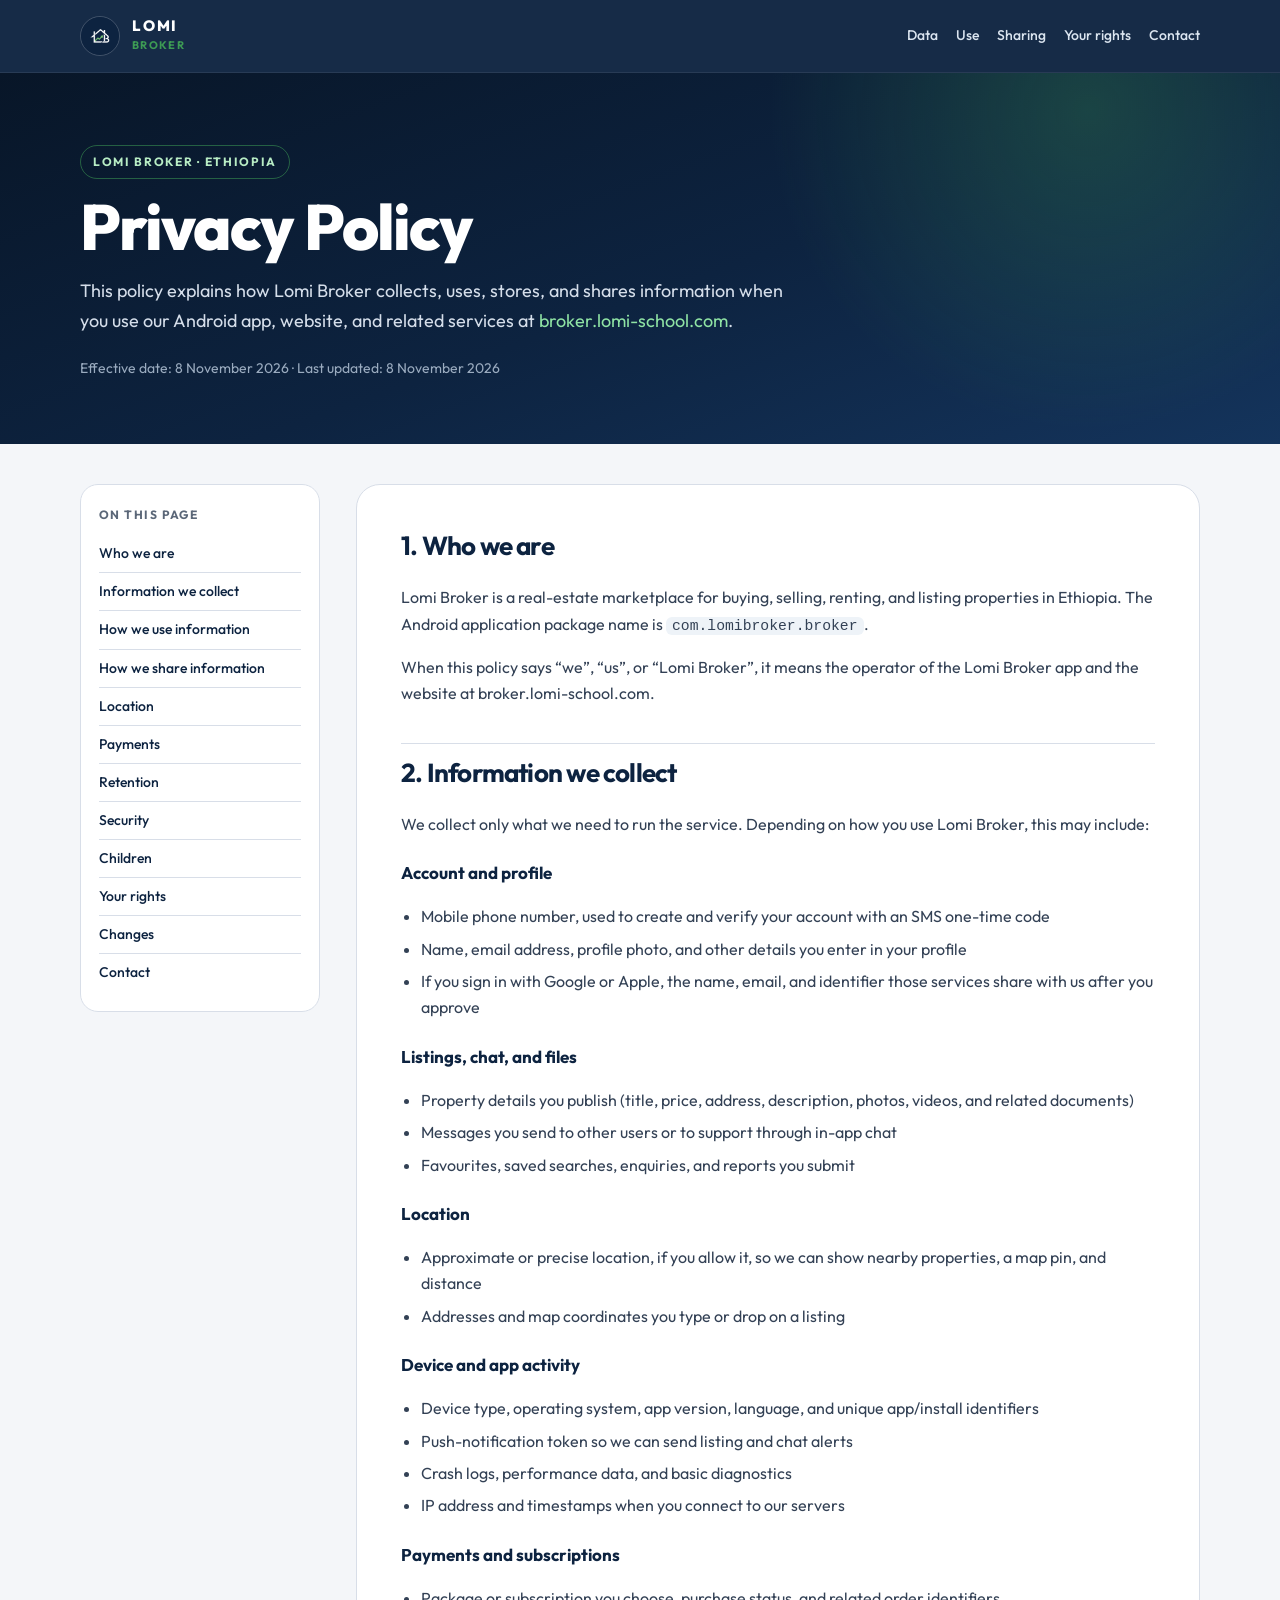
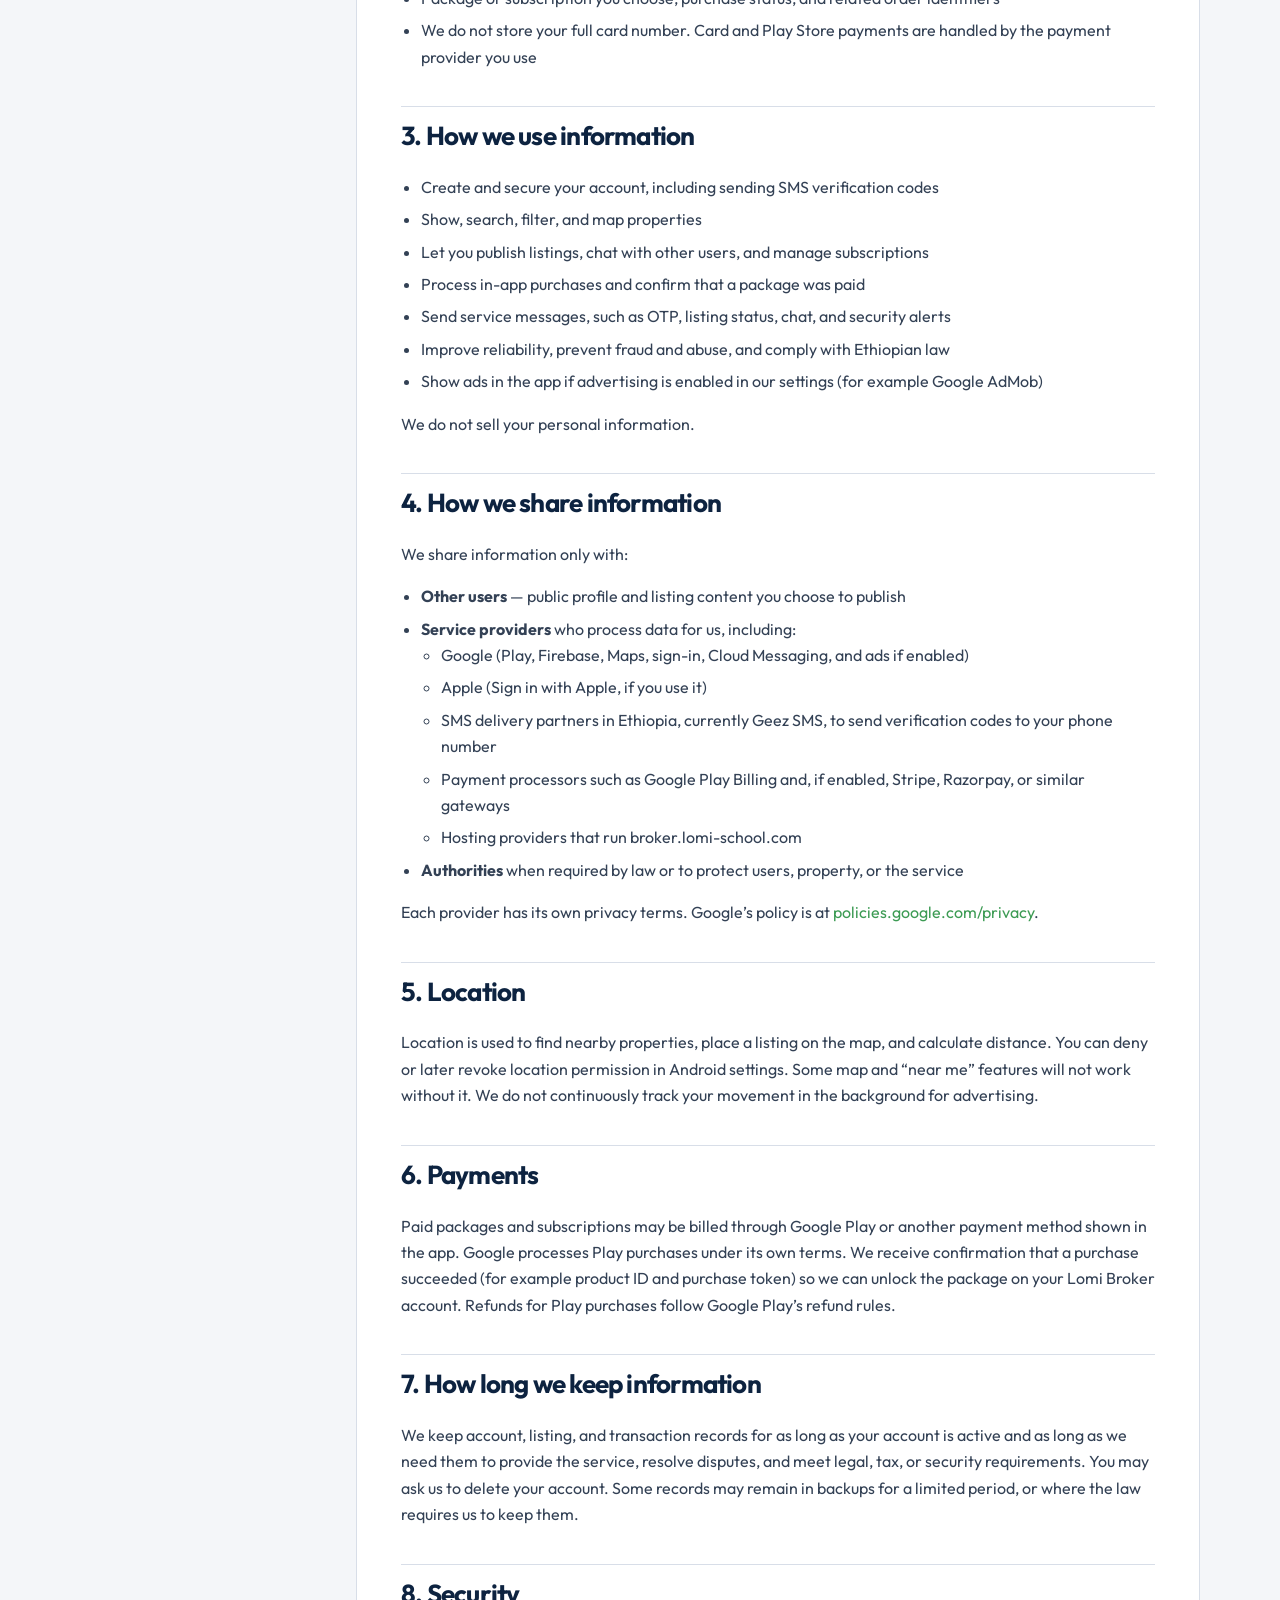
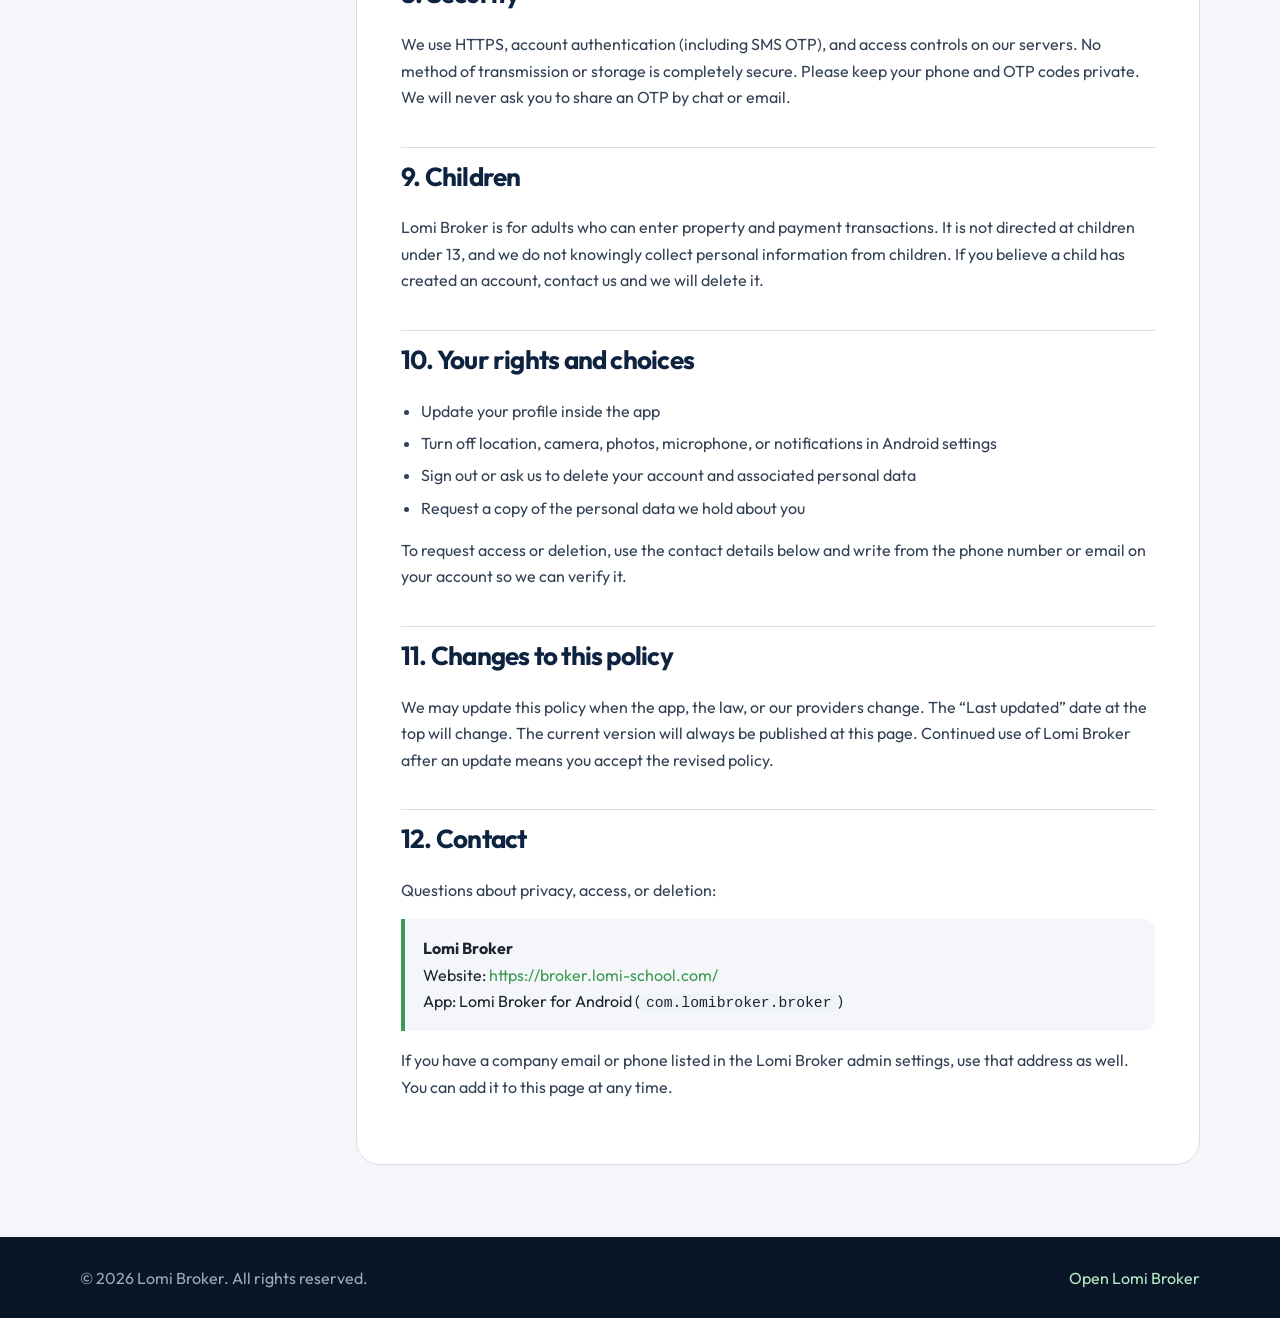
==== index.html @ e22a2727 "Add Lomi Broker privacy policy website for Google Play. Co-authored-by: Cursor <cursoragent@cursor.c" ====
<!DOCTYPE html>
<html lang="en">
<head>
  <meta charset="UTF-8">
  <meta name="viewport" content="width=device-width, initial-scale=1.0">
  <title>Privacy Policy · Lomi Broker</title>
  <meta name="description" content="Privacy Policy for the Lomi Broker mobile app and website. How we collect, use, and protect your information in Ethiopia.">
  <link rel="icon" href="favicon.png" type="image/png">
  <link rel="preconnect" href="https://fonts.googleapis.com">
  <link rel="preconnect" href="https://fonts.gstatic.com" crossorigin>
  <link href="https://fonts.googleapis.com/css2?family=Outfit:wght@400;500;600;700;800&family=Source+Serif+4:opsz,wght@8..60,400;8..60,600&display=swap" rel="stylesheet">
  <link rel="stylesheet" href="styles.css">
</head>
<body>
  <header class="top">
    <div class="wrap top-inner">
      <a class="brand" href="#top">
        <img src="favicon.png" alt="" width="40" height="40">
        <span>
          <strong>LOMI</strong>
          <em>BROKER</em>
        </span>
      </a>
      <nav>
        <a href="#collect">Data</a>
        <a href="#use">Use</a>
        <a href="#share">Sharing</a>
        <a href="#rights">Your rights</a>
        <a href="#contact">Contact</a>
      </nav>
    </div>
  </header>

  <main id="top">
    <section class="hero">
      <div class="wrap">
        <p class="kicker">Lomi Broker · Ethiopia</p>
        <h1>Privacy Policy</h1>
        <p class="lede">This policy explains how Lomi Broker collects, uses, stores, and shares information when you use our Android app, website, and related services at <a href="https://broker.lomi-school.com/">broker.lomi-school.com</a>.</p>
        <p class="meta">Effective date: 8 November 2026 · Last updated: 8 November 2026</p>
      </div>
    </section>

    <div class="wrap layout">
      <aside class="toc">
        <p>On this page</p>
        <ol>
          <li><a href="#who">Who we are</a></li>
          <li><a href="#collect">Information we collect</a></li>
          <li><a href="#use">How we use information</a></li>
          <li><a href="#share">How we share information</a></li>
          <li><a href="#location">Location</a></li>
          <li><a href="#payments">Payments</a></li>
          <li><a href="#retention">Retention</a></li>
          <li><a href="#security">Security</a></li>
          <li><a href="#children">Children</a></li>
          <li><a href="#rights">Your rights</a></li>
          <li><a href="#changes">Changes</a></li>
          <li><a href="#contact">Contact</a></li>
        </ol>
      </aside>

      <article class="policy">
        <section id="who">
          <h2>1. Who we are</h2>
          <p>Lomi Broker is a real-estate marketplace for buying, selling, renting, and listing properties in Ethiopia. The Android application package name is <code>com.lomibroker.broker</code>.</p>
          <p>When this policy says “we”, “us”, or “Lomi Broker”, it means the operator of the Lomi Broker app and the website at broker.lomi-school.com.</p>
        </section>

        <section id="collect">
          <h2>2. Information we collect</h2>
          <p>We collect only what we need to run the service. Depending on how you use Lomi Broker, this may include:</p>
          <h3>Account and profile</h3>
          <ul>
            <li>Mobile phone number, used to create and verify your account with an SMS one-time code</li>
            <li>Name, email address, profile photo, and other details you enter in your profile</li>
            <li>If you sign in with Google or Apple, the name, email, and identifier those services share with us after you approve</li>
          </ul>
          <h3>Listings, chat, and files</h3>
          <ul>
            <li>Property details you publish (title, price, address, description, photos, videos, and related documents)</li>
            <li>Messages you send to other users or to support through in-app chat</li>
            <li>Favourites, saved searches, enquiries, and reports you submit</li>
          </ul>
          <h3>Location</h3>
          <ul>
            <li>Approximate or precise location, if you allow it, so we can show nearby properties, a map pin, and distance</li>
            <li>Addresses and map coordinates you type or drop on a listing</li>
          </ul>
          <h3>Device and app activity</h3>
          <ul>
            <li>Device type, operating system, app version, language, and unique app/install identifiers</li>
            <li>Push-notification token so we can send listing and chat alerts</li>
            <li>Crash logs, performance data, and basic diagnostics</li>
            <li>IP address and timestamps when you connect to our servers</li>
          </ul>
          <h3>Payments and subscriptions</h3>
          <ul>
            <li>Package or subscription you choose, purchase status, and related order identifiers</li>
            <li>We do not store your full card number. Card and Play Store payments are handled by the payment provider you use</li>
          </ul>
        </section>

        <section id="use">
          <h2>3. How we use information</h2>
          <ul>
            <li>Create and secure your account, including sending SMS verification codes</li>
            <li>Show, search, filter, and map properties</li>
            <li>Let you publish listings, chat with other users, and manage subscriptions</li>
            <li>Process in-app purchases and confirm that a package was paid</li>
            <li>Send service messages, such as OTP, listing status, chat, and security alerts</li>
            <li>Improve reliability, prevent fraud and abuse, and comply with Ethiopian law</li>
            <li>Show ads in the app if advertising is enabled in our settings (for example Google AdMob)</li>
          </ul>
          <p>We do not sell your personal information.</p>
        </section>

        <section id="share">
          <h2>4. How we share information</h2>
          <p>We share information only with:</p>
          <ul>
            <li><strong>Other users</strong> — public profile and listing content you choose to publish</li>
            <li><strong>Service providers</strong> who process data for us, including:
              <ul>
                <li>Google (Play, Firebase, Maps, sign-in, Cloud Messaging, and ads if enabled)</li>
                <li>Apple (Sign in with Apple, if you use it)</li>
                <li>SMS delivery partners in Ethiopia, currently Geez SMS, to send verification codes to your phone number</li>
                <li>Payment processors such as Google Play Billing and, if enabled, Stripe, Razorpay, or similar gateways</li>
                <li>Hosting providers that run broker.lomi-school.com</li>
              </ul>
            </li>
            <li><strong>Authorities</strong> when required by law or to protect users, property, or the service</li>
          </ul>
          <p>Each provider has its own privacy terms. Google’s policy is at <a href="https://policies.google.com/privacy">policies.google.com/privacy</a>.</p>
        </section>

        <section id="location">
          <h2>5. Location</h2>
          <p>Location is used to find nearby properties, place a listing on the map, and calculate distance. You can deny or later revoke location permission in Android settings. Some map and “near me” features will not work without it. We do not continuously track your movement in the background for advertising.</p>
        </section>

        <section id="payments">
          <h2>6. Payments</h2>
          <p>Paid packages and subscriptions may be billed through Google Play or another payment method shown in the app. Google processes Play purchases under its own terms. We receive confirmation that a purchase succeeded (for example product ID and purchase token) so we can unlock the package on your Lomi Broker account. Refunds for Play purchases follow Google Play’s refund rules.</p>
        </section>

        <section id="retention">
          <h2>7. How long we keep information</h2>
          <p>We keep account, listing, and transaction records for as long as your account is active and as long as we need them to provide the service, resolve disputes, and meet legal, tax, or security requirements. You may ask us to delete your account. Some records may remain in backups for a limited period, or where the law requires us to keep them.</p>
        </section>

        <section id="security">
          <h2>8. Security</h2>
          <p>We use HTTPS, account authentication (including SMS OTP), and access controls on our servers. No method of transmission or storage is completely secure. Please keep your phone and OTP codes private. We will never ask you to share an OTP by chat or email.</p>
        </section>

        <section id="children">
          <h2>9. Children</h2>
          <p>Lomi Broker is for adults who can enter property and payment transactions. It is not directed at children under 13, and we do not knowingly collect personal information from children. If you believe a child has created an account, contact us and we will delete it.</p>
        </section>

        <section id="rights">
          <h2>10. Your rights and choices</h2>
          <ul>
            <li>Update your profile inside the app</li>
            <li>Turn off location, camera, photos, microphone, or notifications in Android settings</li>
            <li>Sign out or ask us to delete your account and associated personal data</li>
            <li>Request a copy of the personal data we hold about you</li>
          </ul>
          <p>To request access or deletion, use the contact details below and write from the phone number or email on your account so we can verify it.</p>
        </section>

        <section id="changes">
          <h2>11. Changes to this policy</h2>
          <p>We may update this policy when the app, the law, or our providers change. The “Last updated” date at the top will change. The current version will always be published at this page. Continued use of Lomi Broker after an update means you accept the revised policy.</p>
        </section>

        <section id="contact">
          <h2>12. Contact</h2>
          <p>Questions about privacy, access, or deletion:</p>
          <address>
            <strong>Lomi Broker</strong><br>
            Website: <a href="https://broker.lomi-school.com/">https://broker.lomi-school.com/</a><br>
            App: Lomi Broker for Android (<code>com.lomibroker.broker</code>)
          </address>
          <p>If you have a company email or phone listed in the Lomi Broker admin settings, use that address as well. You can add it to this page at any time.</p>
        </section>
      </article>
    </div>
  </main>

  <footer>
    <div class="wrap">
      <p>© 2026 Lomi Broker. All rights reserved.</p>
      <p><a href="https://broker.lomi-school.com/">Open Lomi Broker</a></p>
    </div>
  </footer>
</body>
</html>
---- styles.css ----
:root {
  --navy: #0d2340;
  --navy-deep: #081628;
  --green: #3d9b54;
  --paper: #f4f6f9;
  --ink: #1c2430;
  --muted: #5b6778;
  --line: #d8dee8;
  --card: #ffffff;
  --radius: 18px;
}

* {
  box-sizing: border-box;
}

html {
  scroll-behavior: smooth;
}

body {
  margin: 0;
  font-family: "Outfit", system-ui, sans-serif;
  color: var(--ink);
  background: var(--paper);
  line-height: 1.65;
}

a {
  color: var(--green);
  text-decoration: none;
}

a:hover {
  text-decoration: underline;
}

.wrap {
  width: min(1120px, calc(100% - 40px));
  margin: 0 auto;
}

.top {
  position: sticky;
  top: 0;
  z-index: 10;
  background: rgba(13, 35, 64, 0.96);
  backdrop-filter: blur(10px);
  border-bottom: 1px solid rgba(255, 255, 255, 0.08);
}

.top-inner {
  display: flex;
  align-items: center;
  justify-content: space-between;
  gap: 20px;
  min-height: 72px;
}

.brand {
  display: flex;
  align-items: center;
  gap: 12px;
  color: #fff;
  text-decoration: none;
}

.brand img {
  width: 40px;
  height: 40px;
  border-radius: 50%;
  border: 1px solid rgba(255, 255, 255, 0.18);
}

.brand strong,
.brand em {
  display: block;
  font-style: normal;
  letter-spacing: 0.12em;
}

.brand strong {
  font-size: 15px;
  font-weight: 800;
  line-height: 1;
}

.brand em {
  font-size: 11px;
  font-weight: 700;
  color: var(--green);
  margin-top: 3px;
}

.top nav {
  display: flex;
  gap: 18px;
  flex-wrap: wrap;
}

.top nav a {
  color: #dbe5f0;
  font-size: 14px;
  font-weight: 500;
  text-decoration: none;
}

.top nav a:hover {
  color: #fff;
}

.hero {
  background:
    radial-gradient(circle at 85% 10%, rgba(61, 155, 84, 0.28), transparent 28%),
    linear-gradient(160deg, var(--navy-deep), var(--navy) 55%, #14345c);
  color: #fff;
  padding: 72px 0 64px;
}

.kicker {
  display: inline-block;
  margin: 0 0 14px;
  padding: 6px 12px;
  border: 1px solid rgba(61, 155, 84, 0.55);
  border-radius: 999px;
  color: #b7ecc4;
  font-size: 12px;
  font-weight: 700;
  letter-spacing: 0.14em;
  text-transform: uppercase;
}

.hero h1 {
  margin: 0 0 16px;
  font-size: clamp(36px, 6vw, 64px);
  font-weight: 800;
  letter-spacing: -0.03em;
  line-height: 1.05;
}

.lede {
  max-width: 720px;
  margin: 0;
  color: #d5deea;
  font-size: 18px;
}

.lede a {
  color: #8fe3a4;
}

.meta {
  margin: 22px 0 0;
  color: #9aabbf;
  font-size: 14px;
}

.layout {
  display: grid;
  grid-template-columns: 240px 1fr;
  gap: 36px;
  padding: 40px 0 72px;
  align-items: start;
}

.toc {
  position: sticky;
  top: 96px;
  background: var(--card);
  border: 1px solid var(--line);
  border-radius: var(--radius);
  padding: 20px 18px;
}

.toc p {
  margin: 0 0 10px;
  color: var(--muted);
  font-size: 12px;
  font-weight: 700;
  letter-spacing: 0.12em;
  text-transform: uppercase;
}

.toc ol {
  margin: 0;
  padding: 0;
  list-style: none;
}

.toc a {
  display: block;
  padding: 7px 0;
  color: var(--navy);
  font-size: 14px;
  font-weight: 500;
  border-bottom: 1px solid var(--line);
  text-decoration: none;
}

.toc li:last-child a {
  border-bottom: 0;
}

.toc a:hover {
  color: var(--green);
}

.policy {
  background: var(--card);
  border: 1px solid var(--line);
  border-radius: 24px;
  padding: 40px 44px 48px;
}

.policy section + section {
  margin-top: 36px;
  padding-top: 8px;
  border-top: 1px solid var(--line);
}

.policy h2 {
  margin: 0 0 12px;
  color: var(--navy);
  font-size: 26px;
  letter-spacing: -0.03em;
}

.policy h3 {
  margin: 22px 0 8px;
  color: var(--navy);
  font-size: 17px;
}

.policy p,
.policy li {
  color: #334155;
}

.policy ul {
  padding-left: 20px;
}

.policy li + li {
  margin-top: 6px;
}

code {
  font-family: ui-monospace, Consolas, monospace;
  font-size: 0.92em;
  background: #eef3f8;
  padding: 1px 6px;
  border-radius: 6px;
}

address {
  font-style: normal;
  background: var(--paper);
  border-left: 4px solid var(--green);
  border-radius: 0 12px 12px 0;
  padding: 16px 18px;
}

footer {
  background: var(--navy-deep);
  color: #9aabbf;
  padding: 28px 0;
}

footer .wrap {
  display: flex;
  justify-content: space-between;
  gap: 16px;
  flex-wrap: wrap;
}

footer p {
  margin: 0;
}

footer a {
  color: #b7ecc4;
}

@media (max-width: 860px) {
  .top nav {
    display: none;
  }

  .layout {
    grid-template-columns: 1fr;
  }

  .toc {
    position: static;
  }

  .policy {
    padding: 28px 22px 36px;
  }
}
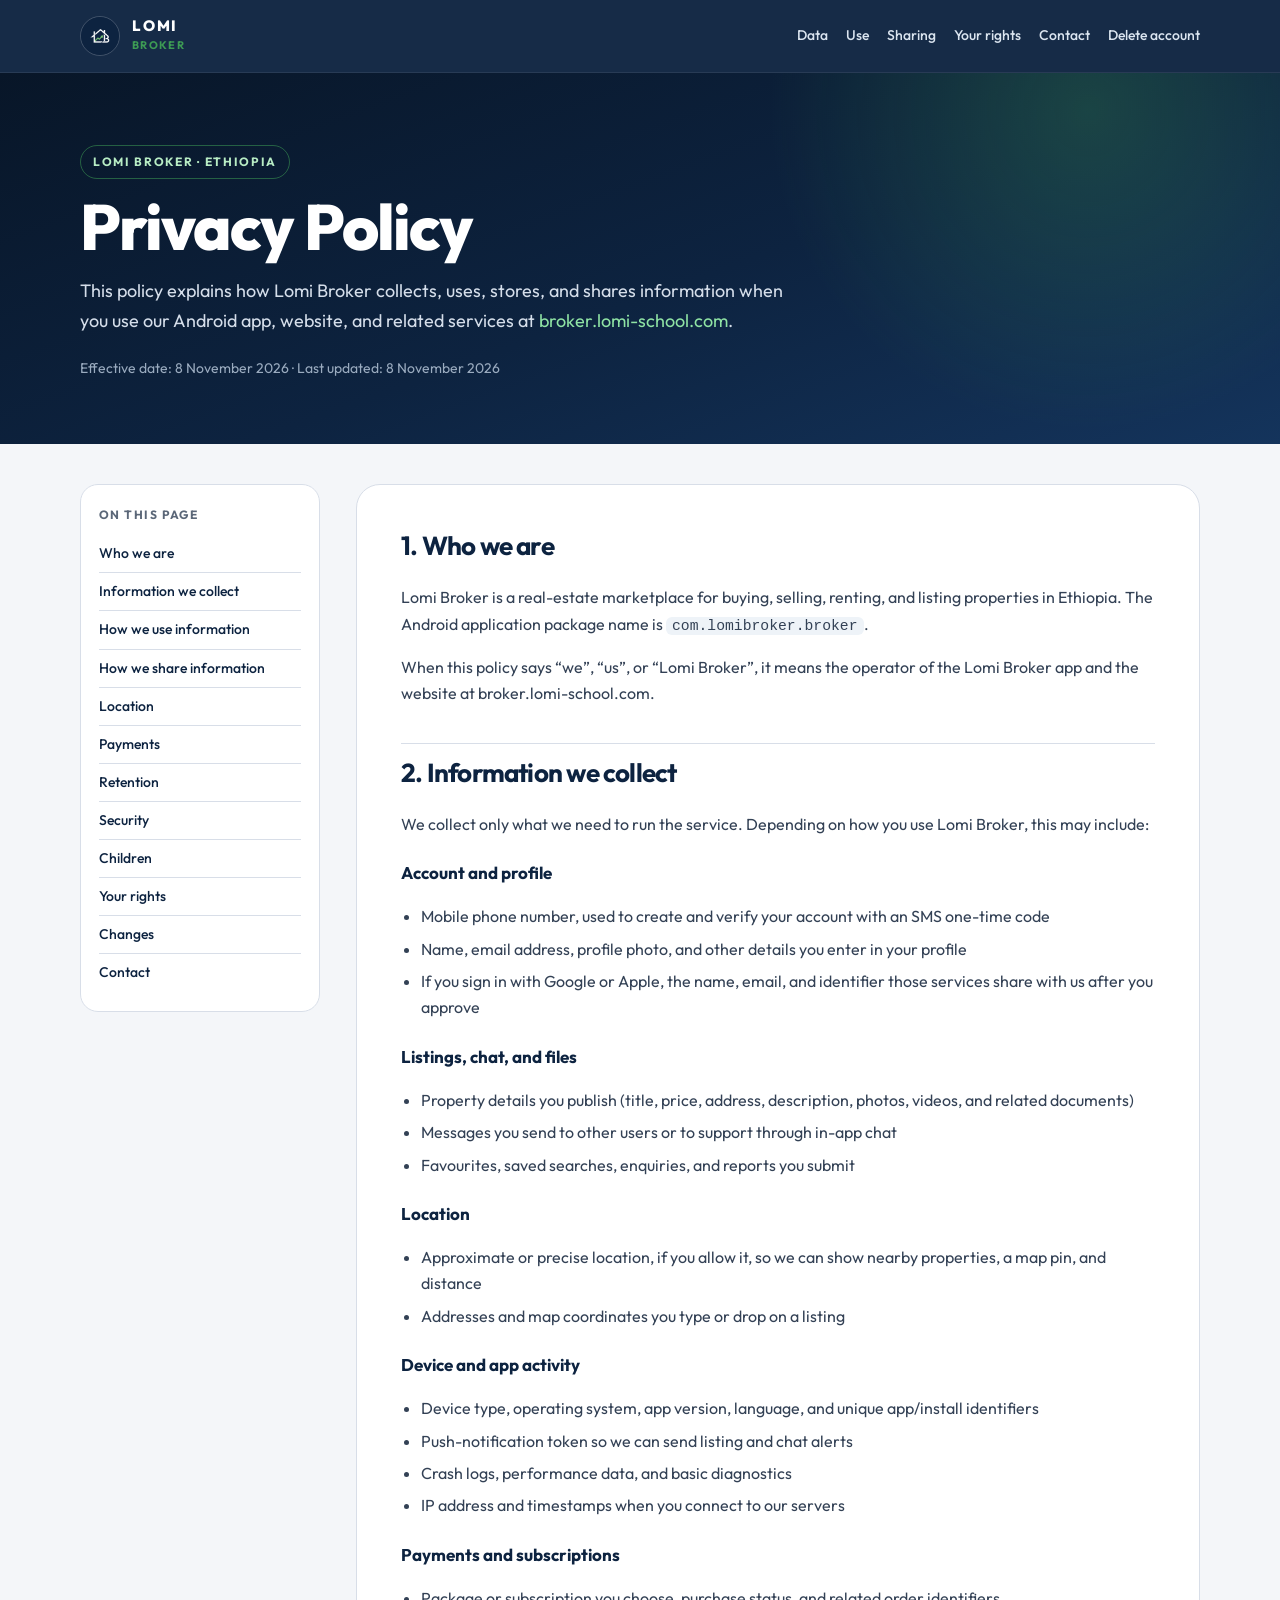
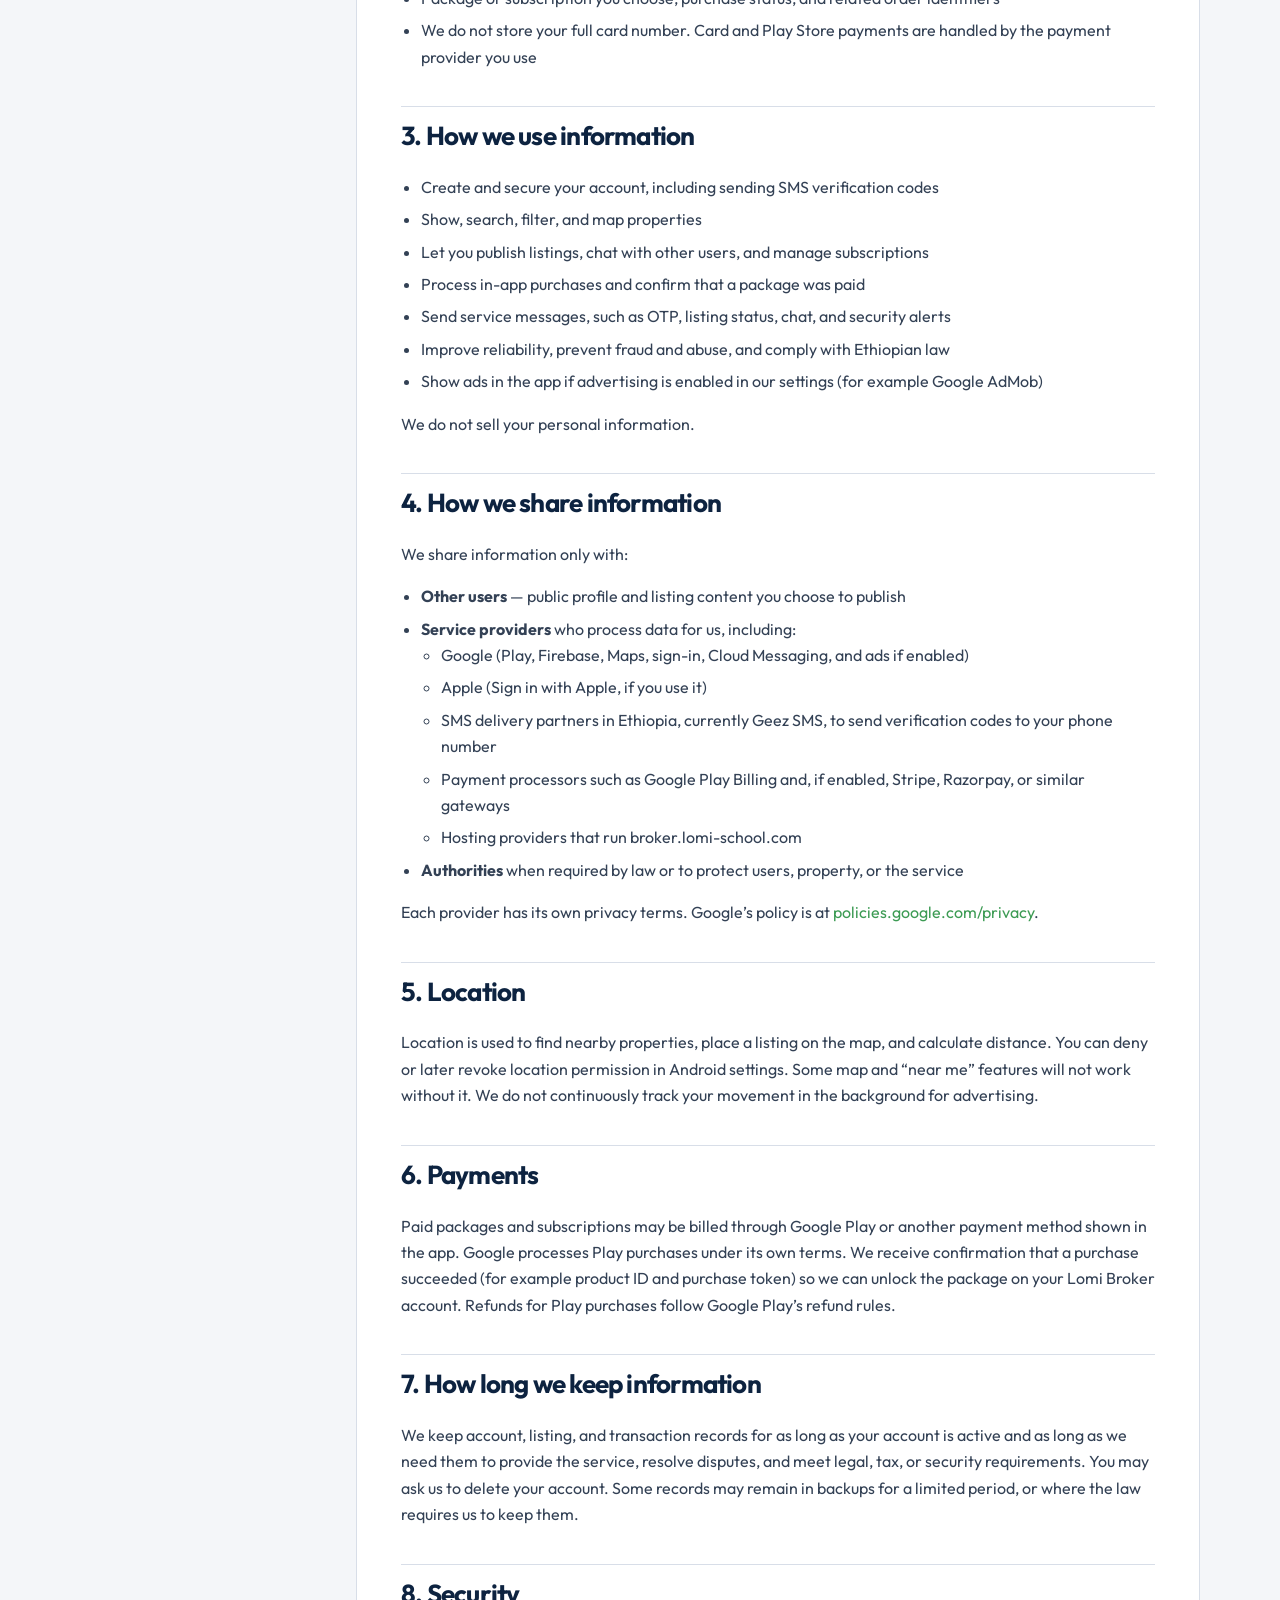
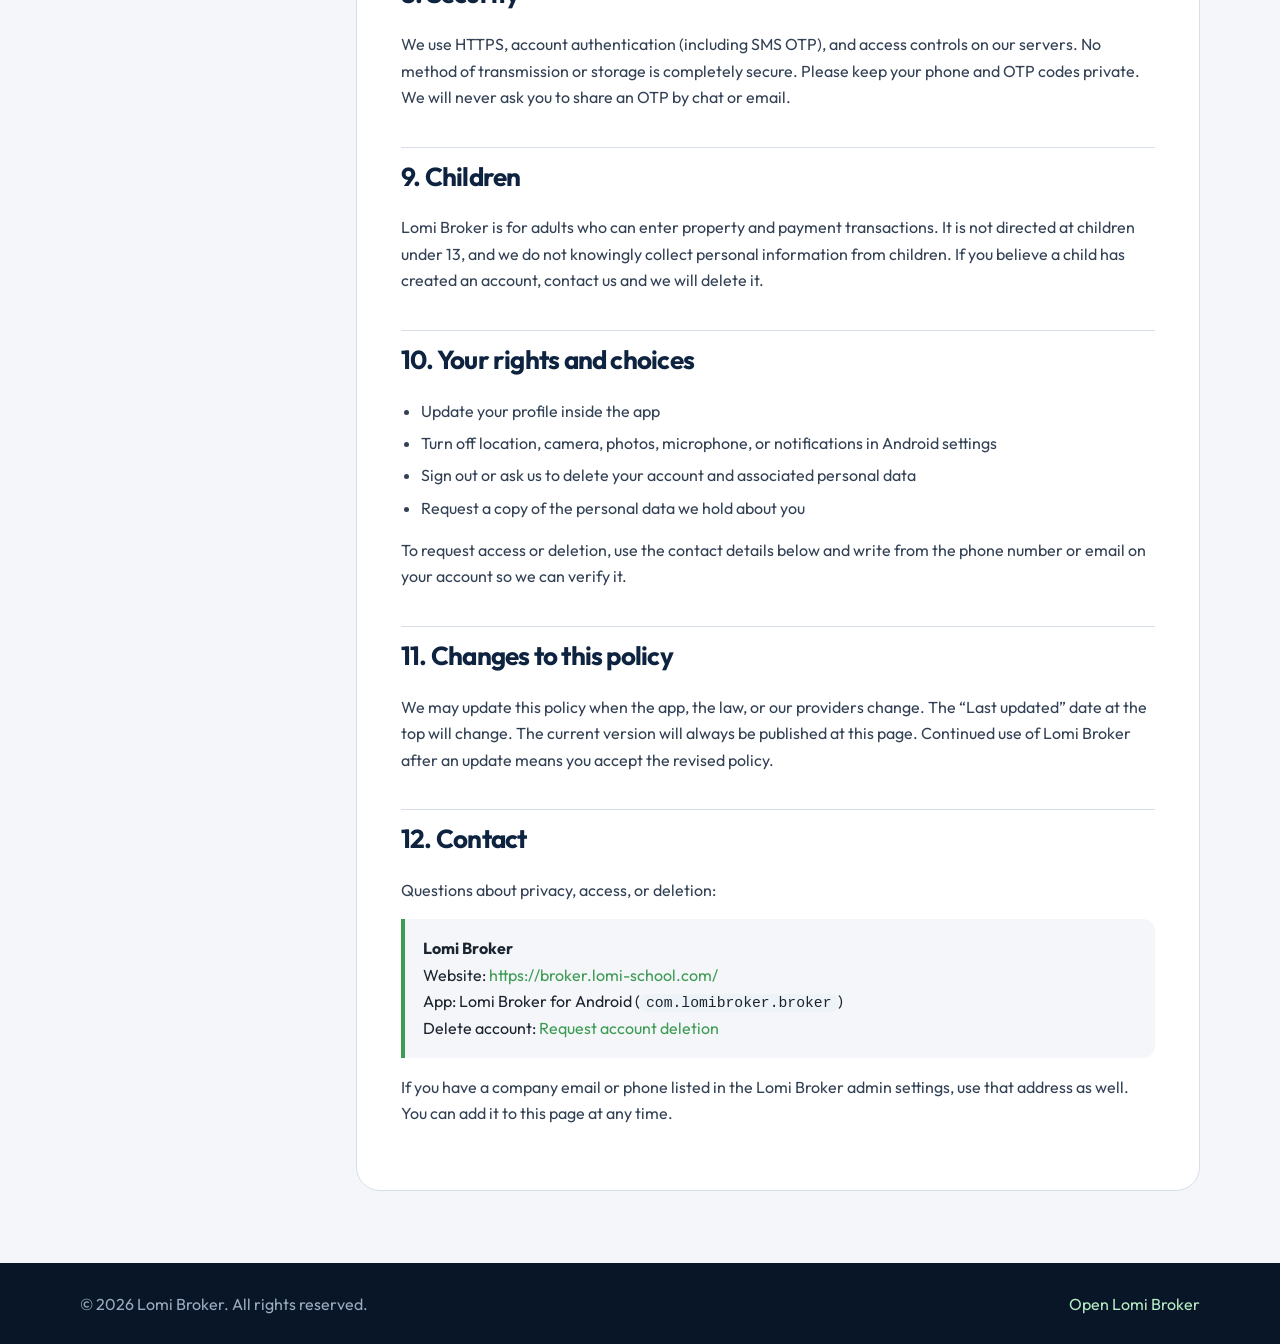
==== commit 95531fbe: "Add Lomi Broker account deletion page for Google Play. Co-authored-by: Cursor <cursoragent@cursor.co" ====
--- a/index.html
+++ b/index.html
@@ -27,6 +27,7 @@
         <a href="#share">Sharing</a>
         <a href="#rights">Your rights</a>
         <a href="#contact">Contact</a>
+        <a href="delete-account.html">Delete account</a>
       </nav>
     </div>
   </header>
@@ -181,7 +182,8 @@
           <address>
             <strong>Lomi Broker</strong><br>
             Website: <a href="https://broker.lomi-school.com/">https://broker.lomi-school.com/</a><br>
-            App: Lomi Broker for Android (<code>com.lomibroker.broker</code>)
+            App: Lomi Broker for Android (<code>com.lomibroker.broker</code>)<br>
+            Delete account: <a href="delete-account.html">Request account deletion</a>
           </address>
           <p>If you have a company email or phone listed in the Lomi Broker admin settings, use that address as well. You can add it to this page at any time.</p>
         </section>
--- a/styles.css
+++ b/styles.css
@@ -281,6 +281,38 @@
   color: #b7ecc4;
 }
 
+.steps {
+  margin: 16px 0 20px;
+  padding: 8px 8px 8px 44px;
+  background: var(--paper);
+  border-radius: 16px;
+  border: 1px solid var(--line);
+}
+
+.steps li {
+  padding: 12px 8px 12px 4px;
+  font-size: 16px;
+}
+
+.callout {
+  background: var(--paper);
+  border: 1px solid var(--line);
+  border-left: 4px solid var(--green);
+  border-radius: 12px;
+  padding: 18px 20px;
+}
+
+.btn {
+  display: inline-block;
+  margin: 8px 0 12px;
+  padding: 12px 18px;
+  background: var(--green);
+  color: #fff !important;
+  font-weight: 700;
+  border-radius: 999px;
+  text-decoration: none !important;
+}
+
 @media (max-width: 860px) {
   .top nav {
     display: none;
